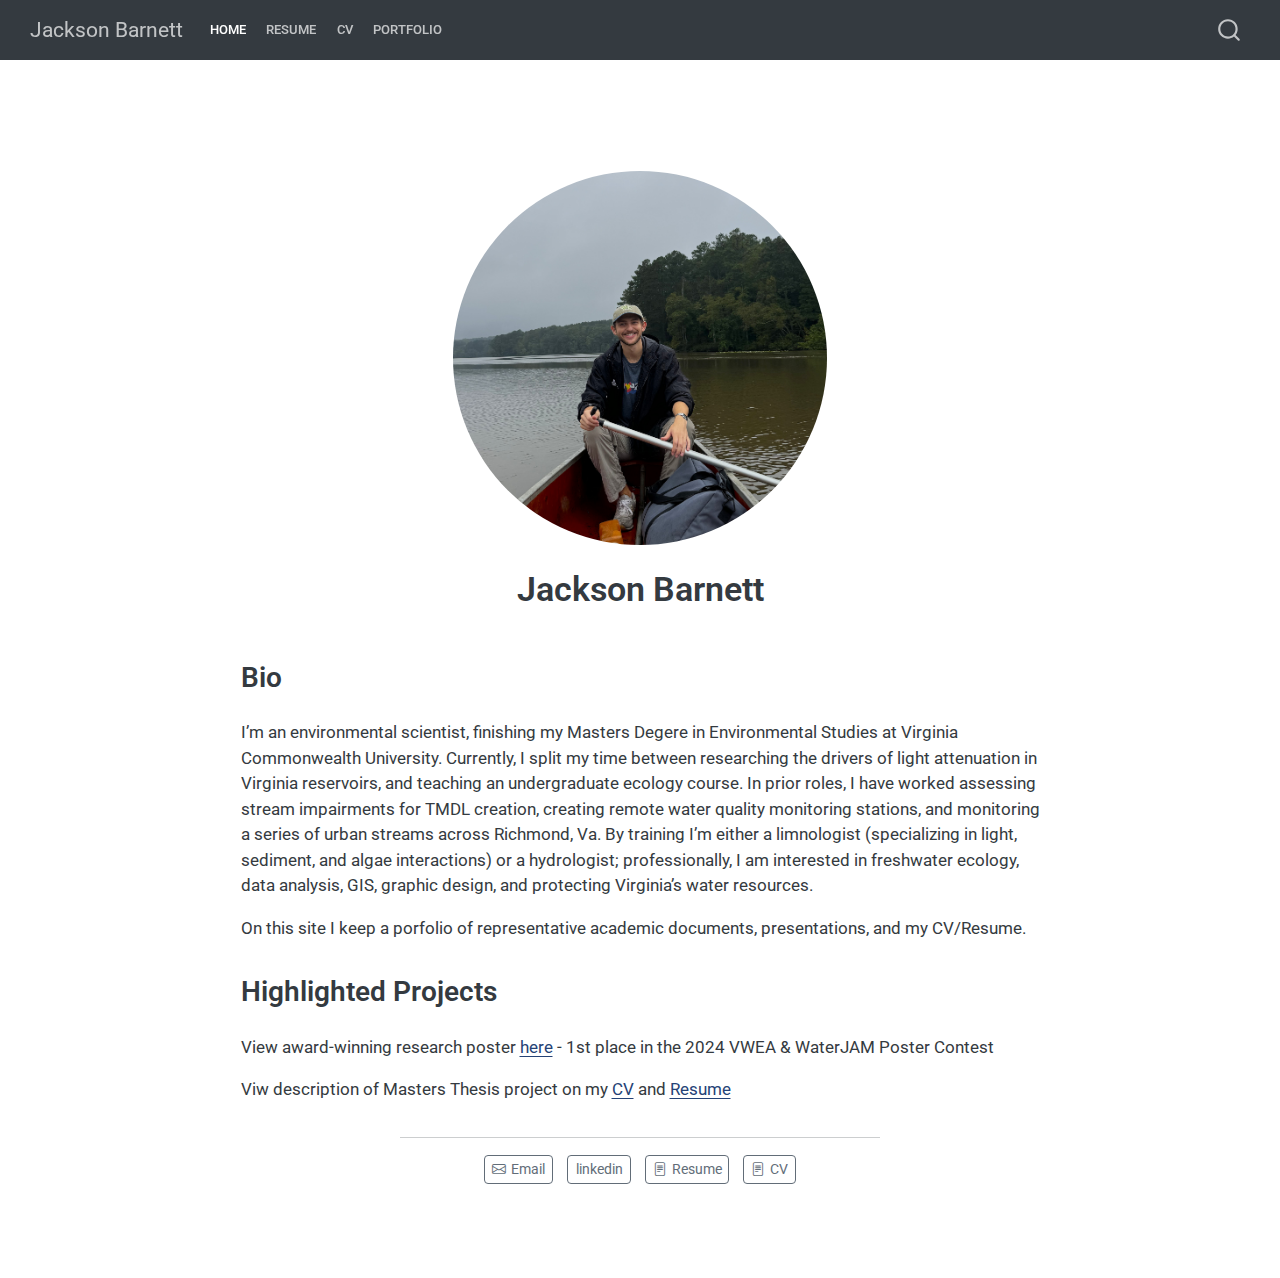
==== docs/index.html @ c1cd50b3 "bullets" ====
<!DOCTYPE html>
<html xmlns="http://www.w3.org/1999/xhtml" lang="en" xml:lang="en"><head>

<meta charset="utf-8">
<meta name="generator" content="quarto-1.5.57">

<meta name="viewport" content="width=device-width, initial-scale=1.0, user-scalable=yes">


<title>Jackson Barnett</title>
<style>
code{white-space: pre-wrap;}
span.smallcaps{font-variant: small-caps;}
div.columns{display: flex; gap: min(4vw, 1.5em);}
div.column{flex: auto; overflow-x: auto;}
div.hanging-indent{margin-left: 1.5em; text-indent: -1.5em;}
ul.task-list{list-style: none;}
ul.task-list li input[type="checkbox"] {
  width: 0.8em;
  margin: 0 0.8em 0.2em -1em; /* quarto-specific, see https://github.com/quarto-dev/quarto-cli/issues/4556 */ 
  vertical-align: middle;
}
</style>


<script src="site_libs/quarto-nav/quarto-nav.js"></script>
<script src="site_libs/quarto-nav/headroom.min.js"></script>
<script src="site_libs/clipboard/clipboard.min.js"></script>
<script src="site_libs/quarto-search/autocomplete.umd.js"></script>
<script src="site_libs/quarto-search/fuse.min.js"></script>
<script src="site_libs/quarto-search/quarto-search.js"></script>
<meta name="quarto:offset" content="./">
<script src="site_libs/quarto-html/quarto.js"></script>
<script src="site_libs/quarto-html/popper.min.js"></script>
<script src="site_libs/quarto-html/tippy.umd.min.js"></script>
<link href="site_libs/quarto-html/tippy.css" rel="stylesheet">
<link href="site_libs/quarto-html/quarto-syntax-highlighting.css" rel="stylesheet" id="quarto-text-highlighting-styles">
<script src="site_libs/bootstrap/bootstrap.min.js"></script>
<link href="site_libs/bootstrap/bootstrap-icons.css" rel="stylesheet">
<link href="site_libs/bootstrap/bootstrap.min.css" rel="stylesheet" id="quarto-bootstrap" data-mode="light">
<script id="quarto-search-options" type="application/json">{
  "location": "navbar",
  "copy-button": false,
  "collapse-after": 3,
  "panel-placement": "end",
  "type": "overlay",
  "limit": 50,
  "keyboard-shortcut": [
    "f",
    "/",
    "s"
  ],
  "show-item-context": false,
  "language": {
    "search-no-results-text": "No results",
    "search-matching-documents-text": "matching documents",
    "search-copy-link-title": "Copy link to search",
    "search-hide-matches-text": "Hide additional matches",
    "search-more-match-text": "more match in this document",
    "search-more-matches-text": "more matches in this document",
    "search-clear-button-title": "Clear",
    "search-text-placeholder": "",
    "search-detached-cancel-button-title": "Cancel",
    "search-submit-button-title": "Submit",
    "search-label": "Search"
  }
}</script>


<link rel="stylesheet" href="styles.css">
</head>

<body class="nav-fixed fullcontent">

<div id="quarto-search-results"></div>
  <header id="quarto-header" class="headroom fixed-top">
    <nav class="navbar navbar-expand-lg " data-bs-theme="dark">
      <div class="navbar-container container-fluid">
      <div class="navbar-brand-container mx-auto">
    <a class="navbar-brand" href="./index.html">
    <span class="navbar-title">Jackson Barnett</span>
    </a>
  </div>
            <div id="quarto-search" class="" title="Search"></div>
          <button class="navbar-toggler" type="button" data-bs-toggle="collapse" data-bs-target="#navbarCollapse" aria-controls="navbarCollapse" role="menu" aria-expanded="false" aria-label="Toggle navigation" onclick="if (window.quartoToggleHeadroom) { window.quartoToggleHeadroom(); }">
  <span class="navbar-toggler-icon"></span>
</button>
          <div class="collapse navbar-collapse" id="navbarCollapse">
            <ul class="navbar-nav navbar-nav-scroll me-auto">
  <li class="nav-item">
    <a class="nav-link active" href="./index.html" aria-current="page"> 
<span class="menu-text">Home</span></a>
  </li>  
  <li class="nav-item">
    <a class="nav-link" href="./resume.pdf"> 
<span class="menu-text">Resume</span></a>
  </li>  
  <li class="nav-item">
    <a class="nav-link" href="./CV.pdf"> 
<span class="menu-text">CV</span></a>
  </li>  
  <li class="nav-item">
    <a class="nav-link" href="./barnettportfolio.html"> 
<span class="menu-text">Portfolio</span></a>
  </li>  
</ul>
          </div> <!-- /navcollapse -->
            <div class="quarto-navbar-tools">
</div>
      </div> <!-- /container-fluid -->
    </nav>
</header>
<!-- content -->
<div id="quarto-content" class="quarto-container page-columns page-rows-contents page-layout-article page-navbar">
<!-- sidebar -->
<!-- margin-sidebar -->
    
<!-- main -->
<main class="content" id="quarto-document-content">




<div class="quarto-about-jolla">
  <img src="CanoePic.jpg" class="about-image
  round " style="height: 22em; width: 22em;">
 <header id="title-block-header" class="quarto-title-block default">
<div class="quarto-title">
<h1 class="title">Jackson Barnett</h1>
</div>
<div class="quarto-title-meta">
  </div>
</header><div id="ppc">
<section id="bio" class="level2">
<h2 data-anchor-id="bio">Bio</h2>
<p>I’m an environmental scientist, finishing my Masters Degere in Environmental Studies at Virginia Commonwealth University. Currently, I split my time between researching the drivers of light attenuation in Virginia reservoirs, and teaching an undergraduate ecology course. In prior roles, I have worked assessing stream impairments for TMDL creation, creating remote water quality monitoring stations, and monitoring a series of urban streams across Richmond, Va. By training I’m either a limnologist (specializing in light, sediment, and algae interactions) or a hydrologist; professionally, I am interested in freshwater ecology, data analysis, GIS, graphic design, and protecting Virginia’s water resources.</p>
<p>On this site I keep a porfolio of representative academic documents, presentations, and my CV/Resume.</p>
</section>
<section id="highlighted-projects" class="level2">
<h2 data-anchor-id="highlighted-projects">Highlighted Projects</h2>
<p>View award-winning research poster <a href="Poster.pdf" target="_blank">here</a> - 1st place in the 2024 VWEA &amp; WaterJAM Poster Contest</p>
<p>Viw description of Masters Thesis project on my <a href="CV.pdf" target="_blank">CV</a> and <a href="Resume.pdf" target="_blank">Resume</a></p>
</section>
</div> 
  <hr class="about-sep">
   <div class="about-links">
  <a href="mailto:19jbarnett3289@gmail.com" class="about-link" rel="" target="">
    <i class="bi bi-envelope"></i>
     <span class="about-link-text">Email</span>
  </a>
  <a href="/www.linkedin.com/in/barnettjackson" class="about-link" rel="" target="">
    <i class="bi bi-Linkedin"></i>
     <span class="about-link-text">linkedin</span>
  </a>
  <a href="/resume.pdf" class="about-link" rel="" target="">
    <i class="bi bi-file-text"></i>
     <span class="about-link-text">Resume</span>
  </a>
  <a href="/CV.pdf" class="about-link" rel="" target="">
    <i class="bi bi-file-text"></i>
     <span class="about-link-text">CV</span>
  </a>
</div>
</div>





</main> <!-- /main -->
<script id="quarto-html-after-body" type="application/javascript">
window.document.addEventListener("DOMContentLoaded", function (event) {
  const toggleBodyColorMode = (bsSheetEl) => {
    const mode = bsSheetEl.getAttribute("data-mode");
    const bodyEl = window.document.querySelector("body");
    if (mode === "dark") {
      bodyEl.classList.add("quarto-dark");
      bodyEl.classList.remove("quarto-light");
    } else {
      bodyEl.classList.add("quarto-light");
      bodyEl.classList.remove("quarto-dark");
    }
  }
  const toggleBodyColorPrimary = () => {
    const bsSheetEl = window.document.querySelector("link#quarto-bootstrap");
    if (bsSheetEl) {
      toggleBodyColorMode(bsSheetEl);
    }
  }
  toggleBodyColorPrimary();  
  const isCodeAnnotation = (el) => {
    for (const clz of el.classList) {
      if (clz.startsWith('code-annotation-')) {                     
        return true;
      }
    }
    return false;
  }
  const onCopySuccess = function(e) {
    // button target
    const button = e.trigger;
    // don't keep focus
    button.blur();
    // flash "checked"
    button.classList.add('code-copy-button-checked');
    var currentTitle = button.getAttribute("title");
    button.setAttribute("title", "Copied!");
    let tooltip;
    if (window.bootstrap) {
      button.setAttribute("data-bs-toggle", "tooltip");
      button.setAttribute("data-bs-placement", "left");
      button.setAttribute("data-bs-title", "Copied!");
      tooltip = new bootstrap.Tooltip(button, 
        { trigger: "manual", 
          customClass: "code-copy-button-tooltip",
          offset: [0, -8]});
      tooltip.show();    
    }
    setTimeout(function() {
      if (tooltip) {
        tooltip.hide();
        button.removeAttribute("data-bs-title");
        button.removeAttribute("data-bs-toggle");
        button.removeAttribute("data-bs-placement");
      }
      button.setAttribute("title", currentTitle);
      button.classList.remove('code-copy-button-checked');
    }, 1000);
    // clear code selection
    e.clearSelection();
  }
  const getTextToCopy = function(trigger) {
      const codeEl = trigger.previousElementSibling.cloneNode(true);
      for (const childEl of codeEl.children) {
        if (isCodeAnnotation(childEl)) {
          childEl.remove();
        }
      }
      return codeEl.innerText;
  }
  const clipboard = new window.ClipboardJS('.code-copy-button:not([data-in-quarto-modal])', {
    text: getTextToCopy
  });
  clipboard.on('success', onCopySuccess);
  if (window.document.getElementById('quarto-embedded-source-code-modal')) {
    // For code content inside modals, clipBoardJS needs to be initialized with a container option
    // TODO: Check when it could be a function (https://github.com/zenorocha/clipboard.js/issues/860)
    const clipboardModal = new window.ClipboardJS('.code-copy-button[data-in-quarto-modal]', {
      text: getTextToCopy,
      container: window.document.getElementById('quarto-embedded-source-code-modal')
    });
    clipboardModal.on('success', onCopySuccess);
  }
    var localhostRegex = new RegExp(/^(?:http|https):\/\/localhost\:?[0-9]*\//);
    var mailtoRegex = new RegExp(/^mailto:/);
      var filterRegex = new RegExp('/' + window.location.host + '/');
    var isInternal = (href) => {
        return filterRegex.test(href) || localhostRegex.test(href) || mailtoRegex.test(href);
    }
    // Inspect non-navigation links and adorn them if external
 	var links = window.document.querySelectorAll('a[href]:not(.nav-link):not(.navbar-brand):not(.toc-action):not(.sidebar-link):not(.sidebar-item-toggle):not(.pagination-link):not(.no-external):not([aria-hidden]):not(.dropdown-item):not(.quarto-navigation-tool):not(.about-link)');
    for (var i=0; i<links.length; i++) {
      const link = links[i];
      if (!isInternal(link.href)) {
        // undo the damage that might have been done by quarto-nav.js in the case of
        // links that we want to consider external
        if (link.dataset.originalHref !== undefined) {
          link.href = link.dataset.originalHref;
        }
      }
    }
  function tippyHover(el, contentFn, onTriggerFn, onUntriggerFn) {
    const config = {
      allowHTML: true,
      maxWidth: 500,
      delay: 100,
      arrow: false,
      appendTo: function(el) {
          return el.parentElement;
      },
      interactive: true,
      interactiveBorder: 10,
      theme: 'quarto',
      placement: 'bottom-start',
    };
    if (contentFn) {
      config.content = contentFn;
    }
    if (onTriggerFn) {
      config.onTrigger = onTriggerFn;
    }
    if (onUntriggerFn) {
      config.onUntrigger = onUntriggerFn;
    }
    window.tippy(el, config); 
  }
  const noterefs = window.document.querySelectorAll('a[role="doc-noteref"]');
  for (var i=0; i<noterefs.length; i++) {
    const ref = noterefs[i];
    tippyHover(ref, function() {
      // use id or data attribute instead here
      let href = ref.getAttribute('data-footnote-href') || ref.getAttribute('href');
      try { href = new URL(href).hash; } catch {}
      const id = href.replace(/^#\/?/, "");
      const note = window.document.getElementById(id);
      if (note) {
        return note.innerHTML;
      } else {
        return "";
      }
    });
  }
  const xrefs = window.document.querySelectorAll('a.quarto-xref');
  const processXRef = (id, note) => {
    // Strip column container classes
    const stripColumnClz = (el) => {
      el.classList.remove("page-full", "page-columns");
      if (el.children) {
        for (const child of el.children) {
          stripColumnClz(child);
        }
      }
    }
    stripColumnClz(note)
    if (id === null || id.startsWith('sec-')) {
      // Special case sections, only their first couple elements
      const container = document.createElement("div");
      if (note.children && note.children.length > 2) {
        container.appendChild(note.children[0].cloneNode(true));
        for (let i = 1; i < note.children.length; i++) {
          const child = note.children[i];
          if (child.tagName === "P" && child.innerText === "") {
            continue;
          } else {
            container.appendChild(child.cloneNode(true));
            break;
          }
        }
        if (window.Quarto?.typesetMath) {
          window.Quarto.typesetMath(container);
        }
        return container.innerHTML
      } else {
        if (window.Quarto?.typesetMath) {
          window.Quarto.typesetMath(note);
        }
        return note.innerHTML;
      }
    } else {
      // Remove any anchor links if they are present
      const anchorLink = note.querySelector('a.anchorjs-link');
      if (anchorLink) {
        anchorLink.remove();
      }
      if (window.Quarto?.typesetMath) {
        window.Quarto.typesetMath(note);
      }
      // TODO in 1.5, we should make sure this works without a callout special case
      if (note.classList.contains("callout")) {
        return note.outerHTML;
      } else {
        return note.innerHTML;
      }
    }
  }
  for (var i=0; i<xrefs.length; i++) {
    const xref = xrefs[i];
    tippyHover(xref, undefined, function(instance) {
      instance.disable();
      let url = xref.getAttribute('href');
      let hash = undefined; 
      if (url.startsWith('#')) {
        hash = url;
      } else {
        try { hash = new URL(url).hash; } catch {}
      }
      if (hash) {
        const id = hash.replace(/^#\/?/, "");
        const note = window.document.getElementById(id);
        if (note !== null) {
          try {
            const html = processXRef(id, note.cloneNode(true));
            instance.setContent(html);
          } finally {
            instance.enable();
            instance.show();
          }
        } else {
          // See if we can fetch this
          fetch(url.split('#')[0])
          .then(res => res.text())
          .then(html => {
            const parser = new DOMParser();
            const htmlDoc = parser.parseFromString(html, "text/html");
            const note = htmlDoc.getElementById(id);
            if (note !== null) {
              const html = processXRef(id, note);
              instance.setContent(html);
            } 
          }).finally(() => {
            instance.enable();
            instance.show();
          });
        }
      } else {
        // See if we can fetch a full url (with no hash to target)
        // This is a special case and we should probably do some content thinning / targeting
        fetch(url)
        .then(res => res.text())
        .then(html => {
          const parser = new DOMParser();
          const htmlDoc = parser.parseFromString(html, "text/html");
          const note = htmlDoc.querySelector('main.content');
          if (note !== null) {
            // This should only happen for chapter cross references
            // (since there is no id in the URL)
            // remove the first header
            if (note.children.length > 0 && note.children[0].tagName === "HEADER") {
              note.children[0].remove();
            }
            const html = processXRef(null, note);
            instance.setContent(html);
          } 
        }).finally(() => {
          instance.enable();
          instance.show();
        });
      }
    }, function(instance) {
    });
  }
      let selectedAnnoteEl;
      const selectorForAnnotation = ( cell, annotation) => {
        let cellAttr = 'data-code-cell="' + cell + '"';
        let lineAttr = 'data-code-annotation="' +  annotation + '"';
        const selector = 'span[' + cellAttr + '][' + lineAttr + ']';
        return selector;
      }
      const selectCodeLines = (annoteEl) => {
        const doc = window.document;
        const targetCell = annoteEl.getAttribute("data-target-cell");
        const targetAnnotation = annoteEl.getAttribute("data-target-annotation");
        const annoteSpan = window.document.querySelector(selectorForAnnotation(targetCell, targetAnnotation));
        const lines = annoteSpan.getAttribute("data-code-lines").split(",");
        const lineIds = lines.map((line) => {
          return targetCell + "-" + line;
        })
        let top = null;
        let height = null;
        let parent = null;
        if (lineIds.length > 0) {
            //compute the position of the single el (top and bottom and make a div)
            const el = window.document.getElementById(lineIds[0]);
            top = el.offsetTop;
            height = el.offsetHeight;
            parent = el.parentElement.parentElement;
          if (lineIds.length > 1) {
            const lastEl = window.document.getElementById(lineIds[lineIds.length - 1]);
            const bottom = lastEl.offsetTop + lastEl.offsetHeight;
            height = bottom - top;
          }
          if (top !== null && height !== null && parent !== null) {
            // cook up a div (if necessary) and position it 
            let div = window.document.getElementById("code-annotation-line-highlight");
            if (div === null) {
              div = window.document.createElement("div");
              div.setAttribute("id", "code-annotation-line-highlight");
              div.style.position = 'absolute';
              parent.appendChild(div);
            }
            div.style.top = top - 2 + "px";
            div.style.height = height + 4 + "px";
            div.style.left = 0;
            let gutterDiv = window.document.getElementById("code-annotation-line-highlight-gutter");
            if (gutterDiv === null) {
              gutterDiv = window.document.createElement("div");
              gutterDiv.setAttribute("id", "code-annotation-line-highlight-gutter");
              gutterDiv.style.position = 'absolute';
              const codeCell = window.document.getElementById(targetCell);
              const gutter = codeCell.querySelector('.code-annotation-gutter');
              gutter.appendChild(gutterDiv);
            }
            gutterDiv.style.top = top - 2 + "px";
            gutterDiv.style.height = height + 4 + "px";
          }
          selectedAnnoteEl = annoteEl;
        }
      };
      const unselectCodeLines = () => {
        const elementsIds = ["code-annotation-line-highlight", "code-annotation-line-highlight-gutter"];
        elementsIds.forEach((elId) => {
          const div = window.document.getElementById(elId);
          if (div) {
            div.remove();
          }
        });
        selectedAnnoteEl = undefined;
      };
        // Handle positioning of the toggle
    window.addEventListener(
      "resize",
      throttle(() => {
        elRect = undefined;
        if (selectedAnnoteEl) {
          selectCodeLines(selectedAnnoteEl);
        }
      }, 10)
    );
    function throttle(fn, ms) {
    let throttle = false;
    let timer;
      return (...args) => {
        if(!throttle) { // first call gets through
            fn.apply(this, args);
            throttle = true;
        } else { // all the others get throttled
            if(timer) clearTimeout(timer); // cancel #2
            timer = setTimeout(() => {
              fn.apply(this, args);
              timer = throttle = false;
            }, ms);
        }
      };
    }
      // Attach click handler to the DT
      const annoteDls = window.document.querySelectorAll('dt[data-target-cell]');
      for (const annoteDlNode of annoteDls) {
        annoteDlNode.addEventListener('click', (event) => {
          const clickedEl = event.target;
          if (clickedEl !== selectedAnnoteEl) {
            unselectCodeLines();
            const activeEl = window.document.querySelector('dt[data-target-cell].code-annotation-active');
            if (activeEl) {
              activeEl.classList.remove('code-annotation-active');
            }
            selectCodeLines(clickedEl);
            clickedEl.classList.add('code-annotation-active');
          } else {
            // Unselect the line
            unselectCodeLines();
            clickedEl.classList.remove('code-annotation-active');
          }
        });
      }
  const findCites = (el) => {
    const parentEl = el.parentElement;
    if (parentEl) {
      const cites = parentEl.dataset.cites;
      if (cites) {
        return {
          el,
          cites: cites.split(' ')
        };
      } else {
        return findCites(el.parentElement)
      }
    } else {
      return undefined;
    }
  };
  var bibliorefs = window.document.querySelectorAll('a[role="doc-biblioref"]');
  for (var i=0; i<bibliorefs.length; i++) {
    const ref = bibliorefs[i];
    const citeInfo = findCites(ref);
    if (citeInfo) {
      tippyHover(citeInfo.el, function() {
        var popup = window.document.createElement('div');
        citeInfo.cites.forEach(function(cite) {
          var citeDiv = window.document.createElement('div');
          citeDiv.classList.add('hanging-indent');
          citeDiv.classList.add('csl-entry');
          var biblioDiv = window.document.getElementById('ref-' + cite);
          if (biblioDiv) {
            citeDiv.innerHTML = biblioDiv.innerHTML;
          }
          popup.appendChild(citeDiv);
        });
        return popup.innerHTML;
      });
    }
  }
});
</script>
</div> <!-- /content -->




</body></html>
---- docs/site_libs/quarto-html/tippy.css ----
.tippy-box[data-animation=fade][data-state=hidden]{opacity:0}[data-tippy-root]{max-width:calc(100vw - 10px)}.tippy-box{position:relative;background-color:#333;color:#fff;border-radius:4px;font-size:14px;line-height:1.4;white-space:normal;outline:0;transition-property:transform,visibility,opacity}.tippy-box[data-placement^=top]>.tippy-arrow{bottom:0}.tippy-box[data-placement^=top]>.tippy-arrow:before{bottom:-7px;left:0;border-width:8px 8px 0;border-top-color:initial;transform-origin:center top}.tippy-box[data-placement^=bottom]>.tippy-arrow{top:0}.tippy-box[data-placement^=bottom]>.tippy-arrow:before{top:-7px;left:0;border-width:0 8px 8px;border-bottom-color:initial;transform-origin:center bottom}.tippy-box[data-placement^=left]>.tippy-arrow{right:0}.tippy-box[data-placement^=left]>.tippy-arrow:before{border-width:8px 0 8px 8px;border-left-color:initial;right:-7px;transform-origin:center left}.tippy-box[data-placement^=right]>.tippy-arrow{left:0}.tippy-box[data-placement^=right]>.tippy-arrow:before{left:-7px;border-width:8px 8px 8px 0;border-right-color:initial;transform-origin:center right}.tippy-box[data-inertia][data-state=visible]{transition-timing-function:cubic-bezier(.54,1.5,.38,1.11)}.tippy-arrow{width:16px;height:16px;color:#333}.tippy-arrow:before{content:"";position:absolute;border-color:transparent;border-style:solid}.tippy-content{position:relative;padding:5px 9px;z-index:1}
---- docs/site_libs/quarto-html/quarto-syntax-highlighting.css ----
/* quarto syntax highlight colors */
:root {
  --quarto-hl-ot-color: #003B4F;
  --quarto-hl-at-color: #657422;
  --quarto-hl-ss-color: #20794D;
  --quarto-hl-an-color: #5E5E5E;
  --quarto-hl-fu-color: #4758AB;
  --quarto-hl-st-color: #20794D;
  --quarto-hl-cf-color: #003B4F;
  --quarto-hl-op-color: #5E5E5E;
  --quarto-hl-er-color: #AD0000;
  --quarto-hl-bn-color: #AD0000;
  --quarto-hl-al-color: #AD0000;
  --quarto-hl-va-color: #111111;
  --quarto-hl-bu-color: inherit;
  --quarto-hl-ex-color: inherit;
  --quarto-hl-pp-color: #AD0000;
  --quarto-hl-in-color: #5E5E5E;
  --quarto-hl-vs-color: #20794D;
  --quarto-hl-wa-color: #5E5E5E;
  --quarto-hl-do-color: #5E5E5E;
  --quarto-hl-im-color: #00769E;
  --quarto-hl-ch-color: #20794D;
  --quarto-hl-dt-color: #AD0000;
  --quarto-hl-fl-color: #AD0000;
  --quarto-hl-co-color: #5E5E5E;
  --quarto-hl-cv-color: #5E5E5E;
  --quarto-hl-cn-color: #8f5902;
  --quarto-hl-sc-color: #5E5E5E;
  --quarto-hl-dv-color: #AD0000;
  --quarto-hl-kw-color: #003B4F;
}

/* other quarto variables */
:root {
  --quarto-font-monospace: SFMono-Regular, Menlo, Monaco, Consolas, "Liberation Mono", "Courier New", monospace;
}

pre > code.sourceCode > span {
  color: #003B4F;
}

code span {
  color: #003B4F;
}

code.sourceCode > span {
  color: #003B4F;
}

div.sourceCode,
div.sourceCode pre.sourceCode {
  color: #003B4F;
}

code span.ot {
  color: #003B4F;
  font-style: inherit;
}

code span.at {
  color: #657422;
  font-style: inherit;
}

code span.ss {
  color: #20794D;
  font-style: inherit;
}

code span.an {
  color: #5E5E5E;
  font-style: inherit;
}

code span.fu {
  color: #4758AB;
  font-style: inherit;
}

code span.st {
  color: #20794D;
  font-style: inherit;
}

code span.cf {
  color: #003B4F;
  font-weight: bold;
  font-style: inherit;
}

code span.op {
  color: #5E5E5E;
  font-style: inherit;
}

code span.er {
  color: #AD0000;
  font-style: inherit;
}

code span.bn {
  color: #AD0000;
  font-style: inherit;
}

code span.al {
  color: #AD0000;
  font-style: inherit;
}

code span.va {
  color: #111111;
  font-style: inherit;
}

code span.bu {
  font-style: inherit;
}

code span.ex {
  font-style: inherit;
}

code span.pp {
  color: #AD0000;
  font-style: inherit;
}

code span.in {
  color: #5E5E5E;
  font-style: inherit;
}

code span.vs {
  color: #20794D;
  font-style: inherit;
}

code span.wa {
  color: #5E5E5E;
  font-style: italic;
}

code span.do {
  color: #5E5E5E;
  font-style: italic;
}

code span.im {
  color: #00769E;
  font-style: inherit;
}

code span.ch {
  color: #20794D;
  font-style: inherit;
}

code span.dt {
  color: #AD0000;
  font-style: inherit;
}

code span.fl {
  color: #AD0000;
  font-style: inherit;
}

code span.co {
  color: #5E5E5E;
  font-style: inherit;
}

code span.cv {
  color: #5E5E5E;
  font-style: italic;
}

code span.cn {
  color: #8f5902;
  font-style: inherit;
}

code span.sc {
  color: #5E5E5E;
  font-style: inherit;
}

code span.dv {
  color: #AD0000;
  font-style: inherit;
}

code span.kw {
  color: #003B4F;
  font-weight: bold;
  font-style: inherit;
}

.prevent-inlining {
  content: "</";
}

/*# sourceMappingURL=debc5d5d77c3f9108843748ff7464032.css.map */
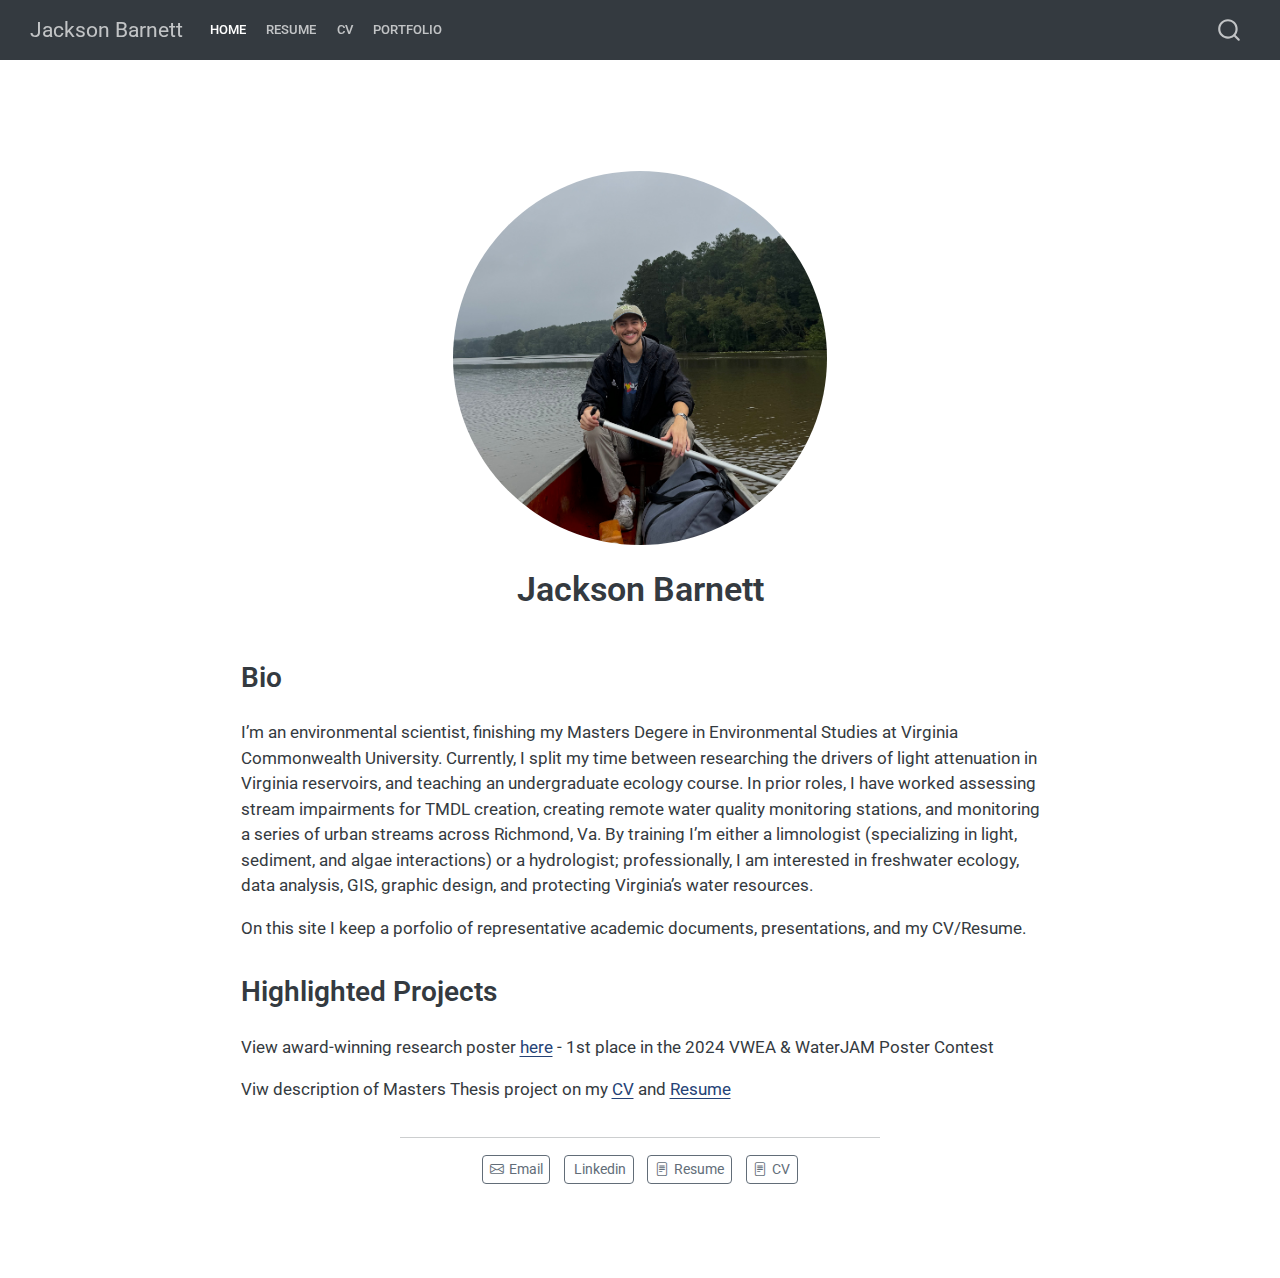
==== commit b0b457b7: "real L" ====
--- a/docs/index.html
+++ b/docs/index.html
@@ -150,7 +150,7 @@
   </a>
   <a href="/www.linkedin.com/in/barnettjackson" class="about-link" rel="" target="">
     <i class="bi bi-Linkedin"></i>
-     <span class="about-link-text">linkedin</span>
+     <span class="about-link-text">Linkedin</span>
   </a>
   <a href="/resume.pdf" class="about-link" rel="" target="">
     <i class="bi bi-file-text"></i>
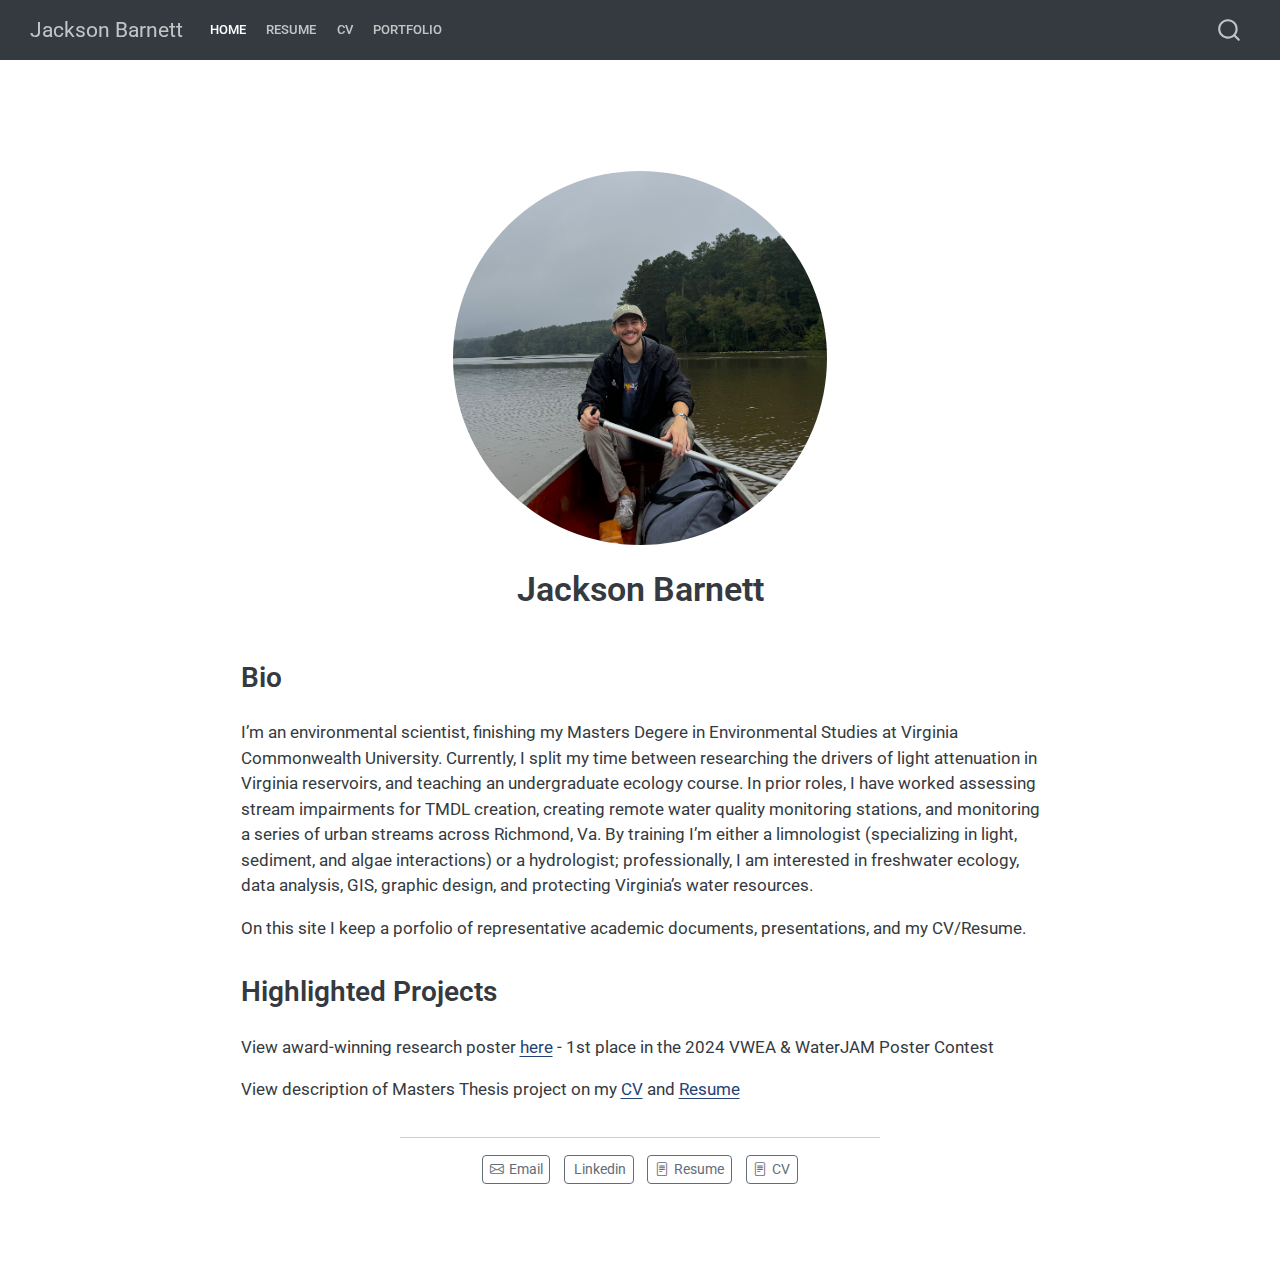
==== commit add95d93: "fixed view" ====
--- a/docs/index.html
+++ b/docs/index.html
@@ -139,7 +139,7 @@
 <section id="highlighted-projects" class="level2">
 <h2 data-anchor-id="highlighted-projects">Highlighted Projects</h2>
 <p>View award-winning research poster <a href="Poster.pdf" target="_blank">here</a> - 1st place in the 2024 VWEA &amp; WaterJAM Poster Contest</p>
-<p>Viw description of Masters Thesis project on my <a href="CV.pdf" target="_blank">CV</a> and <a href="Resume.pdf" target="_blank">Resume</a></p>
+<p>View description of Masters Thesis project on my <a href="CV.pdf" target="_blank">CV</a> and <a href="Resume.pdf" target="_blank">Resume</a></p>
 </section>
 </div> 
   <hr class="about-sep">
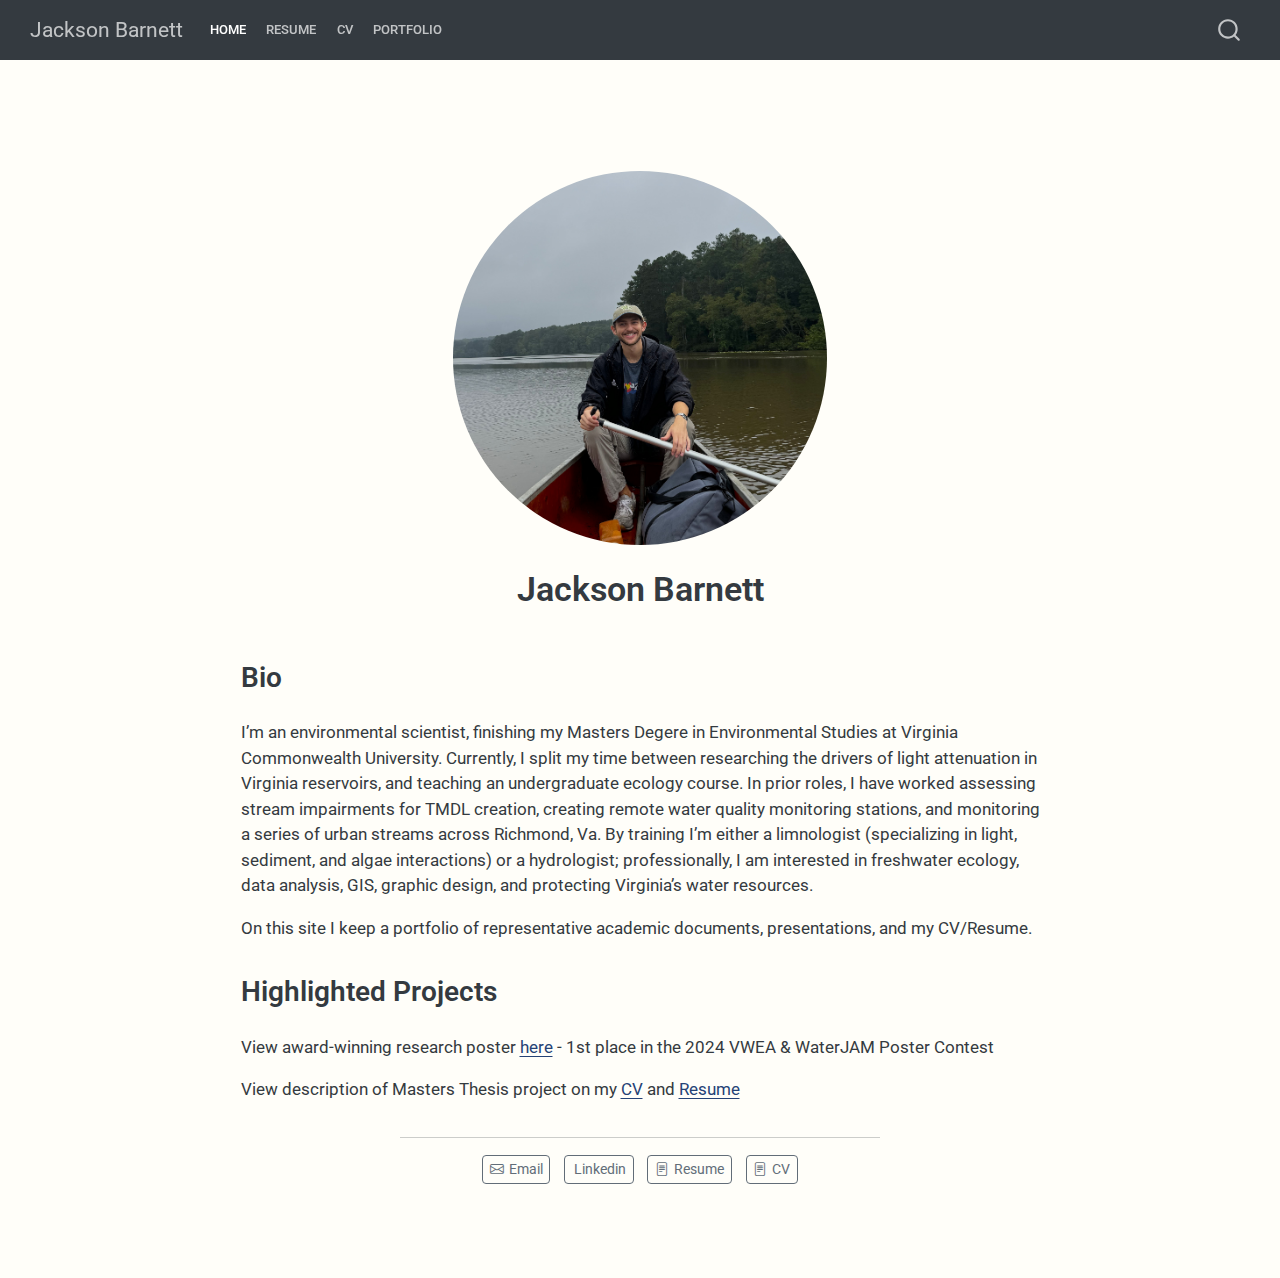
==== commit 10189689: "portfolio" ====
--- a/docs/index.html
+++ b/docs/index.html
@@ -96,7 +96,7 @@
 <span class="menu-text">Resume</span></a>
   </li>  
   <li class="nav-item">
-    <a class="nav-link" href="./CV.pdf"> 
+    <a class="nav-link" href="./BarnettCV.pdf"> 
 <span class="menu-text">CV</span></a>
   </li>  
   <li class="nav-item">
@@ -134,12 +134,12 @@
 <section id="bio" class="level2">
 <h2 data-anchor-id="bio">Bio</h2>
 <p>I’m an environmental scientist, finishing my Masters Degere in Environmental Studies at Virginia Commonwealth University. Currently, I split my time between researching the drivers of light attenuation in Virginia reservoirs, and teaching an undergraduate ecology course. In prior roles, I have worked assessing stream impairments for TMDL creation, creating remote water quality monitoring stations, and monitoring a series of urban streams across Richmond, Va. By training I’m either a limnologist (specializing in light, sediment, and algae interactions) or a hydrologist; professionally, I am interested in freshwater ecology, data analysis, GIS, graphic design, and protecting Virginia’s water resources.</p>
-<p>On this site I keep a porfolio of representative academic documents, presentations, and my CV/Resume.</p>
+<p>On this site I keep a portfolio of representative academic documents, presentations, and my CV/Resume.</p>
 </section>
 <section id="highlighted-projects" class="level2">
 <h2 data-anchor-id="highlighted-projects">Highlighted Projects</h2>
 <p>View award-winning research poster <a href="Poster.pdf" target="_blank">here</a> - 1st place in the 2024 VWEA &amp; WaterJAM Poster Contest</p>
-<p>View description of Masters Thesis project on my <a href="CV.pdf" target="_blank">CV</a> and <a href="Resume.pdf" target="_blank">Resume</a></p>
+<p>View description of Masters Thesis project on my <a href="BarnettCV.pdf" target="_blank">CV</a> and <a href="Resume.pdf" target="_blank">Resume</a></p>
 </section>
 </div> 
   <hr class="about-sep">
@@ -156,7 +156,7 @@
     <i class="bi bi-file-text"></i>
      <span class="about-link-text">Resume</span>
   </a>
-  <a href="/CV.pdf" class="about-link" rel="" target="">
+  <a href="/BarnettCV.pdf" class="about-link" rel="" target="">
     <i class="bi bi-file-text"></i>
      <span class="about-link-text">CV</span>
   </a>
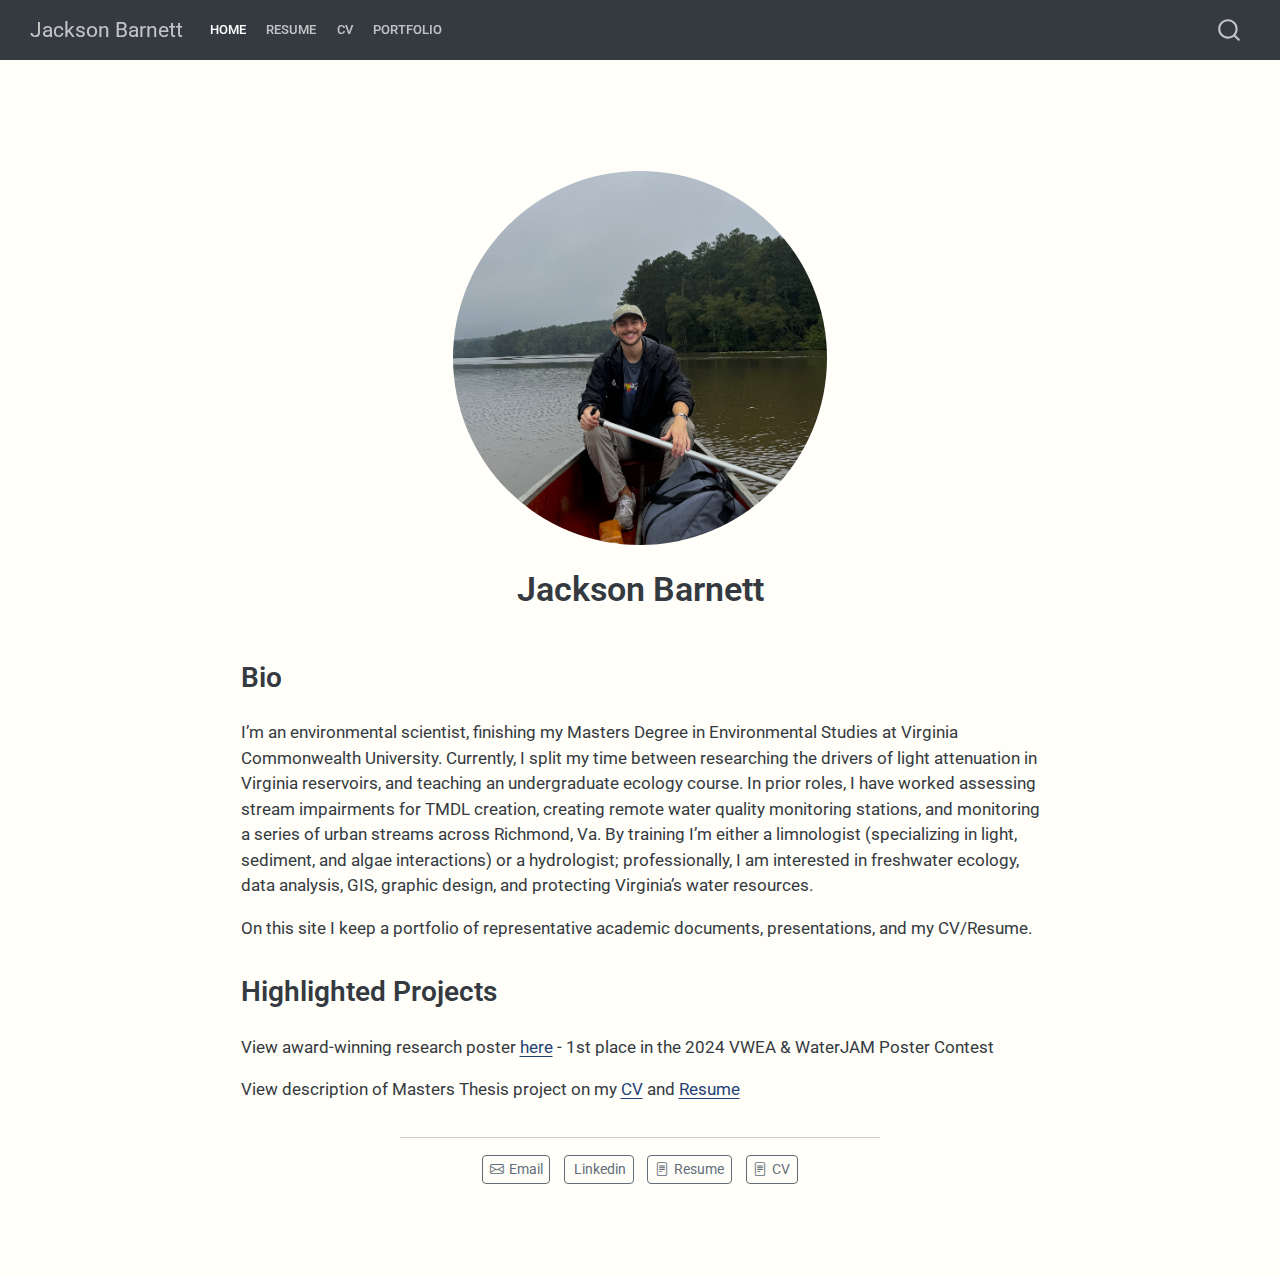
==== commit bd2fb5b0: "degree" ====
--- a/docs/index.html
+++ b/docs/index.html
@@ -133,7 +133,7 @@
 </header><div id="ppc">
 <section id="bio" class="level2">
 <h2 data-anchor-id="bio">Bio</h2>
-<p>I’m an environmental scientist, finishing my Masters Degere in Environmental Studies at Virginia Commonwealth University. Currently, I split my time between researching the drivers of light attenuation in Virginia reservoirs, and teaching an undergraduate ecology course. In prior roles, I have worked assessing stream impairments for TMDL creation, creating remote water quality monitoring stations, and monitoring a series of urban streams across Richmond, Va. By training I’m either a limnologist (specializing in light, sediment, and algae interactions) or a hydrologist; professionally, I am interested in freshwater ecology, data analysis, GIS, graphic design, and protecting Virginia’s water resources.</p>
+<p>I’m an environmental scientist, finishing my Masters Degree in Environmental Studies at Virginia Commonwealth University. Currently, I split my time between researching the drivers of light attenuation in Virginia reservoirs, and teaching an undergraduate ecology course. In prior roles, I have worked assessing stream impairments for TMDL creation, creating remote water quality monitoring stations, and monitoring a series of urban streams across Richmond, Va. By training I’m either a limnologist (specializing in light, sediment, and algae interactions) or a hydrologist; professionally, I am interested in freshwater ecology, data analysis, GIS, graphic design, and protecting Virginia’s water resources.</p>
 <p>On this site I keep a portfolio of representative academic documents, presentations, and my CV/Resume.</p>
 </section>
 <section id="highlighted-projects" class="level2">
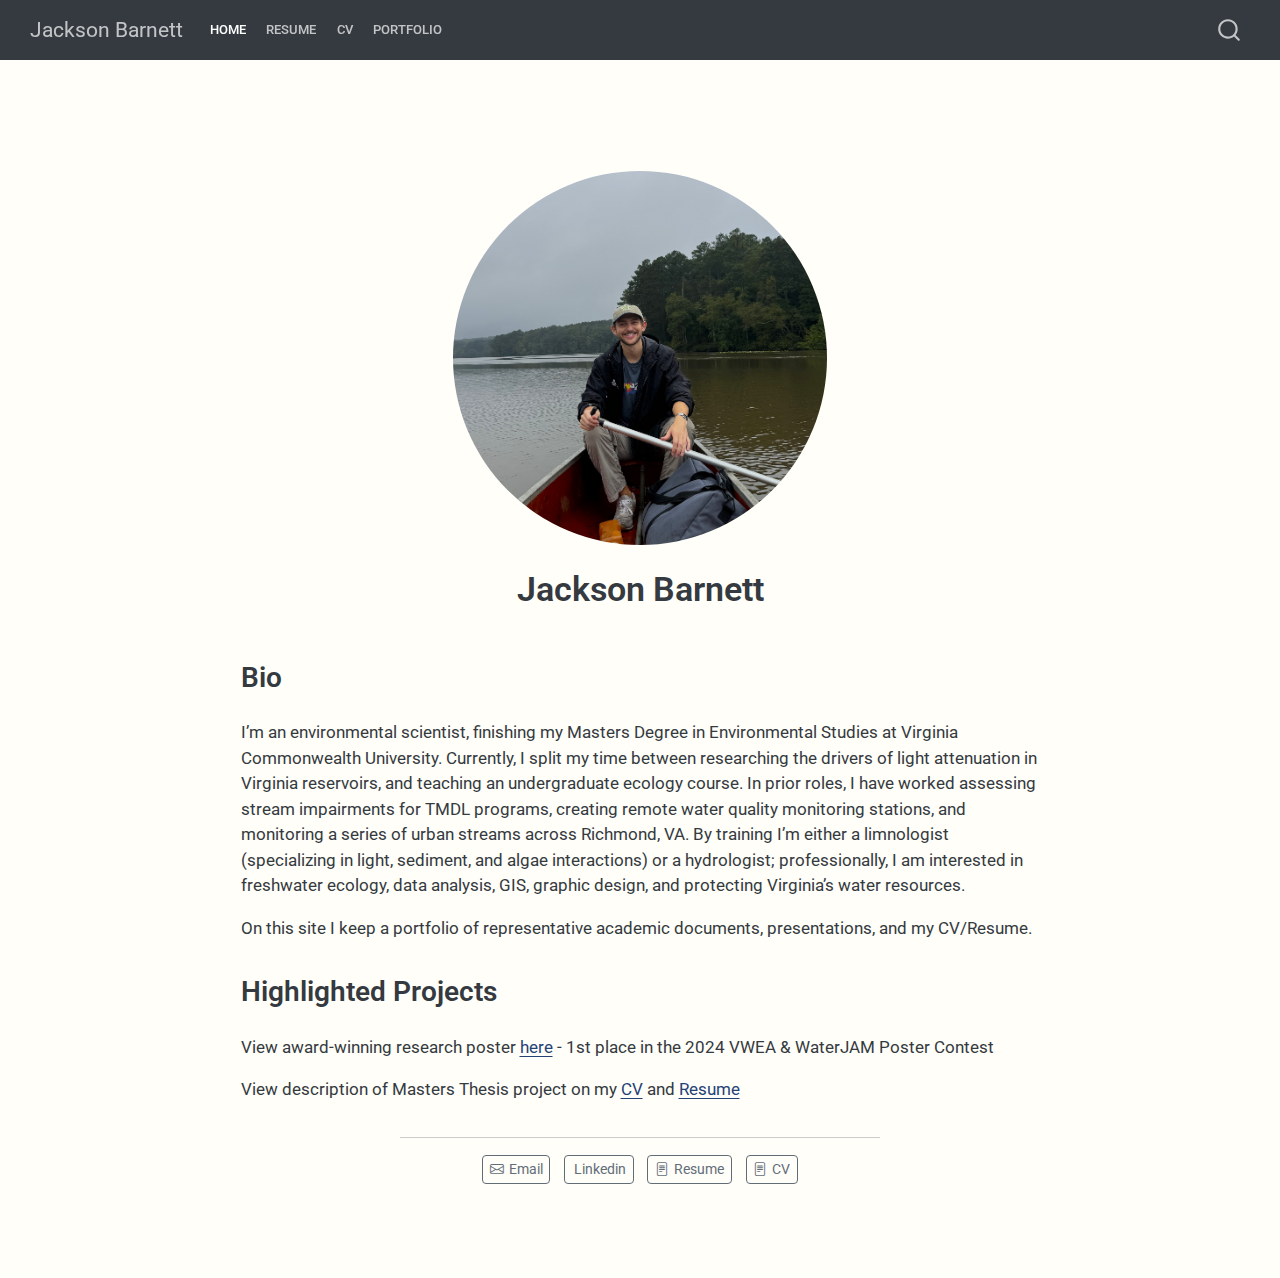
==== commit b5c61bef: "program" ====
--- a/docs/index.html
+++ b/docs/index.html
@@ -133,7 +133,7 @@
 </header><div id="ppc">
 <section id="bio" class="level2">
 <h2 data-anchor-id="bio">Bio</h2>
-<p>I’m an environmental scientist, finishing my Masters Degree in Environmental Studies at Virginia Commonwealth University. Currently, I split my time between researching the drivers of light attenuation in Virginia reservoirs, and teaching an undergraduate ecology course. In prior roles, I have worked assessing stream impairments for TMDL creation, creating remote water quality monitoring stations, and monitoring a series of urban streams across Richmond, Va. By training I’m either a limnologist (specializing in light, sediment, and algae interactions) or a hydrologist; professionally, I am interested in freshwater ecology, data analysis, GIS, graphic design, and protecting Virginia’s water resources.</p>
+<p>I’m an environmental scientist, finishing my Masters Degree in Environmental Studies at Virginia Commonwealth University. Currently, I split my time between researching the drivers of light attenuation in Virginia reservoirs, and teaching an undergraduate ecology course. In prior roles, I have worked assessing stream impairments for TMDL programs, creating remote water quality monitoring stations, and monitoring a series of urban streams across Richmond, VA. By training I’m either a limnologist (specializing in light, sediment, and algae interactions) or a hydrologist; professionally, I am interested in freshwater ecology, data analysis, GIS, graphic design, and protecting Virginia’s water resources.</p>
 <p>On this site I keep a portfolio of representative academic documents, presentations, and my CV/Resume.</p>
 </section>
 <section id="highlighted-projects" class="level2">
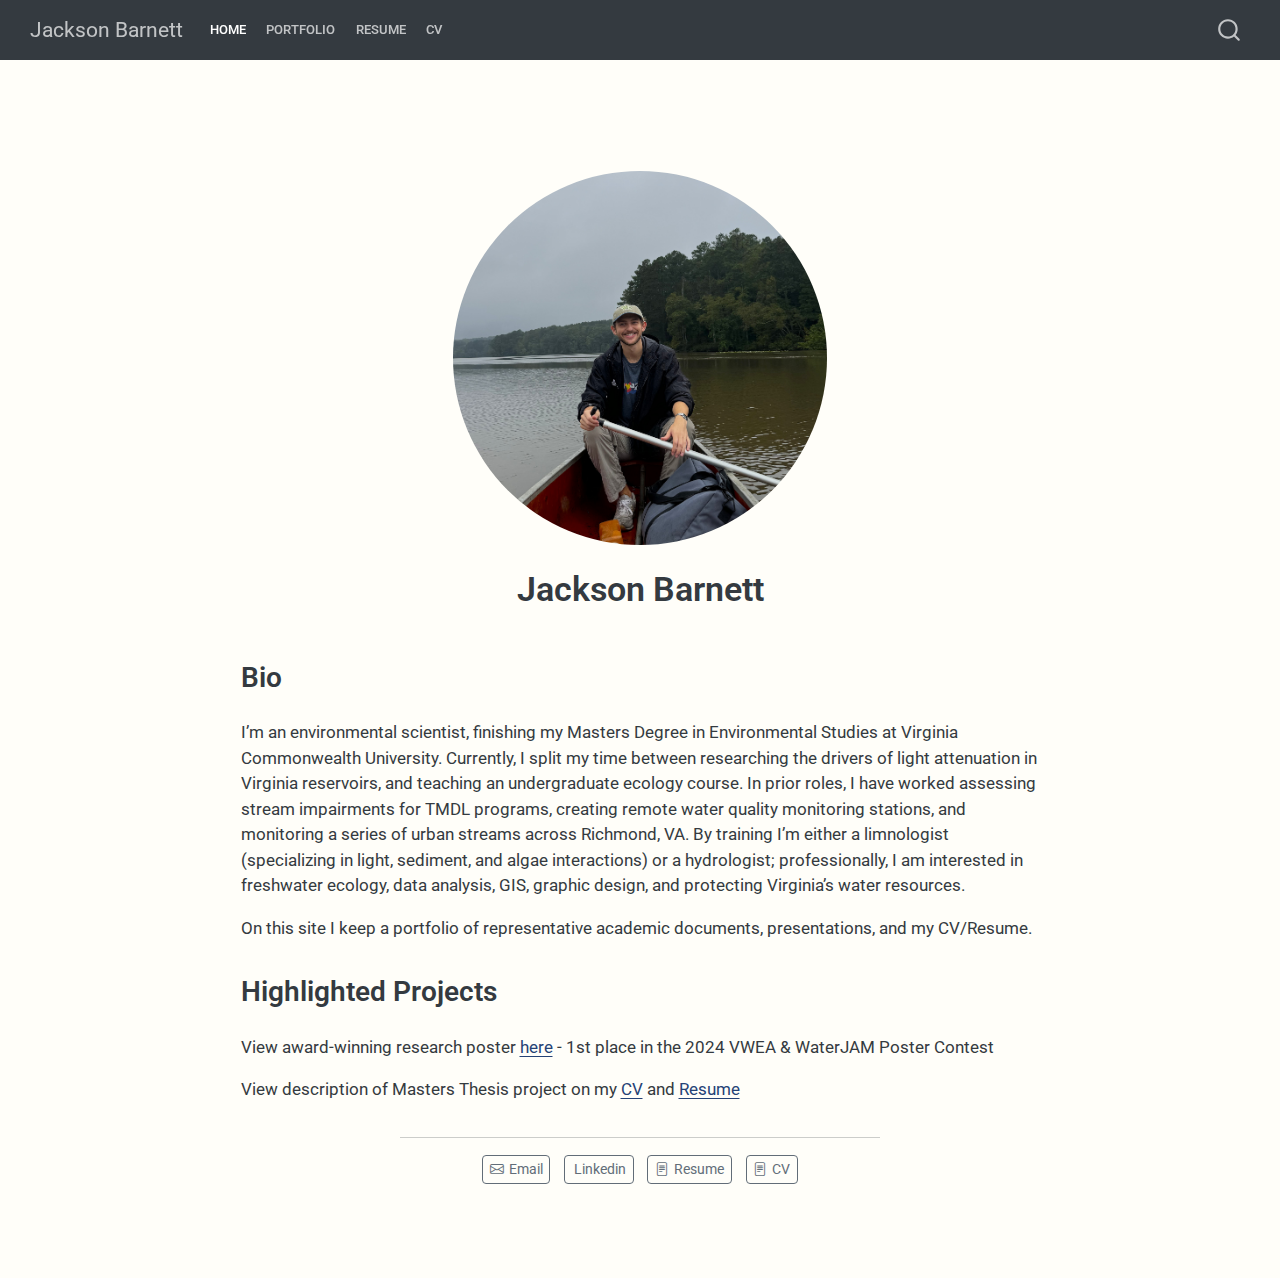
==== commit dc93c050: "flip order" ====
--- a/docs/index.html
+++ b/docs/index.html
@@ -92,16 +92,16 @@
 <span class="menu-text">Home</span></a>
   </li>  
   <li class="nav-item">
+    <a class="nav-link" href="./barnettportfolio.html"> 
+<span class="menu-text">Portfolio</span></a>
+  </li>  
+  <li class="nav-item">
     <a class="nav-link" href="./resume.pdf"> 
 <span class="menu-text">Resume</span></a>
   </li>  
   <li class="nav-item">
     <a class="nav-link" href="./BarnettCV.pdf"> 
 <span class="menu-text">CV</span></a>
-  </li>  
-  <li class="nav-item">
-    <a class="nav-link" href="./barnettportfolio.html"> 
-<span class="menu-text">Portfolio</span></a>
   </li>  
 </ul>
           </div> <!-- /navcollapse -->
